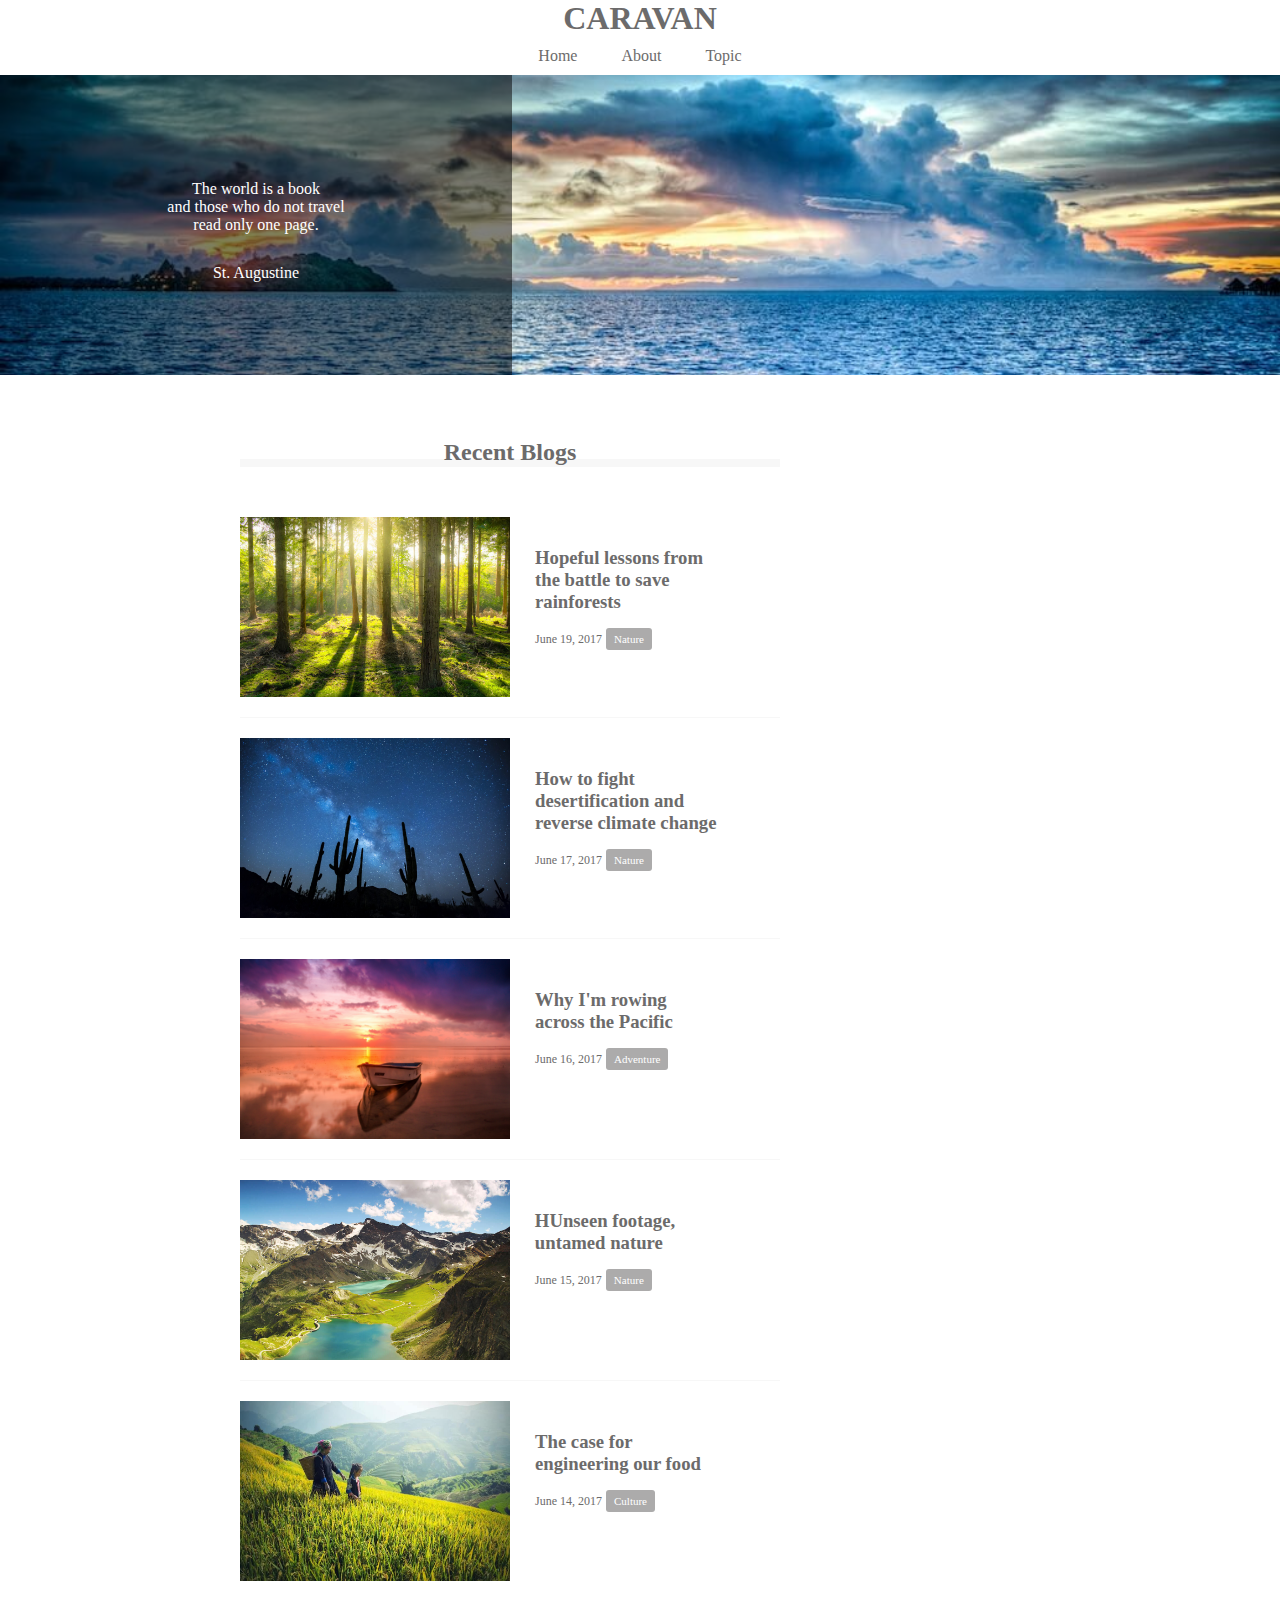
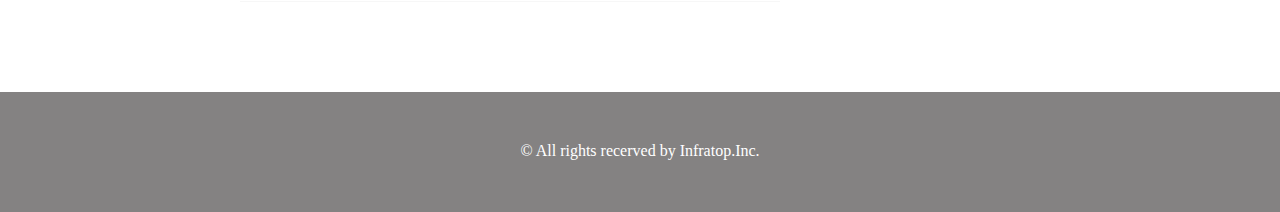
==== index.html @ ad3159bf "Initial Commit Message" ====
<!DOCTYPE html>
<html>
<head>
  <meta charset="UTF-8" />
  <!-- CSSファイルの読み込み -->
  <link rel="stylesheet" href="style.css">
  <title>CARAVAN</title>
</head>
<body>
  <!-- header -->
  <header>
    <h1 class="headline">
      <a href="index.html">CARAVAN</a>
    </h1>
  </header>
  <nav>
    <ul class="nav-list">
      <li class="nav-list-item">
        <a href="index.html">Home</a>
      </li>
      <li class="nav-list-item">About</li>
      <li class="nav-list-item">Topic</li>
    </ul>
  </nav>
  <!-- main-visual用のdiv -->
  <div class="main-visual">
    <div class="main-visual-content">
      <!-- pタグ（と文字）を追加 -->
      <p class="main-visual-text">
        The world is a book<br>
        and those who do not travel<br>
        read only one page.
      </p>
      <p class="main-visual-name">
        St. Augustine
      </p>
    </div>
  </div>
  <!-- main -->
  <main class="clearfix">
    <section class="blog">
      <h2 class="blog-headline"> Recent Blogs</h2>
      <div class="blog-box">
        <div class="blog-item clearfix">
          <img class="blog-image" src="img/forest.jpg">
          <section class="blog-text">
            <h3 class="blog-text-headline">
              <a href="single.html">
                Hopeful lessons from<br>
                the battle to save<br>
                rainforests
              </a>
            </h3>
            <p class="blog-date"> June 19, 2017</p>
            <span class="category"> Nature</span>
          </section>
        </div>
        <div class="blog-item clearfix">
          <img class="blog-image" src="img/desert.jpg">
          <section class="blog-text">
            <h3 class="blog-text-headline">
              <a href="single.html">
                How to fight<br>
                desertification and<br>
                reverse climate change
              </a>
            </h3>
            <p class="blog-date">June 17, 2017</p>
            <span class="category"> Nature</span>
          </section>
        </div>
        <div class="blog-item clearfix">
          <img class="blog-image" src="img/sunset.jpg">
          <section class="blog-text">
            <h3 class="blog-text-headline">
              <a href="single.html">
                Why I'm rowing<br>
                across the Pacific
              </a>
            </h3>
            <p class="blog-date">June 16, 2017</p>
            <span class="category"> Adventure</span>
          </section>
        </div>
        <div class="blog-item clearfix">
          <img class="blog-image" src="img/italy.jpg">
          <section class="blog-text">
            <h3 class="blog-text-headline">
              <a href="single.html">
                HUnseen footage,<br>
                untamed nature
              </a>
            </h3>
            <p class="blog-date">June 15, 2017</p>
            <span class="category">Nature</span>
          </section>
        </div>
        <div class="blog-item clearfix">
          <img class="blog-image" src="img/asia.jpg">
          <section class="blog-text">
            <h3 class="blog-text-headline">
              <a href="single.html">
                The case for<br>
                engineering our food
              </a>
            </h3>
            <p class="blog-date">June 14, 2017</p>
            <span class="category"> Culture</span>
          </section>
        </div>
      </div>
    </section>
    <div class="sidebar"></div>
  </main>
  <!-- footer -->
  <footer>
    <p class="footer-text">© All rights recerved by Infratop.Inc.</p>
  </footer>
</body>
</html>
---- style.css ----
* {
  margin: 0;
  padding: 0;
  box-sizing: border-box;
  color: #6c6b6b;
}
a {
  text-decoration: none;
}

.clearfix::after {
  content: "";
  display: block;
  clear: both;
}

header {
  width: 100%;
  text-align: center;
}
header .headline{
  font-size: 32px;
}
.nav-list {
  text-align: center;
  padding: 10px 0;
  margin: 0 auto;
}
.nav-list-item {
  list-style: none;
  display: inline-block;
  margin: 0 20px;
}

.main-visual {
  width: 100%;
  height: 300px;
  background-image: url(img/mv.jpg);
  background-size: cover;
  background-position: center;
}
.main-visual-content {
  width: 40%;
  height: 300px;
  background: rgba(0,0,0,0.5);
  text-align: center;
  padding-top: 105px;
}
.main-visual-text {
  color: #fff;
}
.main-visual-name {
  color: #fff;
  margin-top: 30px;
}

main {
  width: 800px;
  margin: 0 auto;
  padding: 70px 0; /* 上下に70px、左右に0pxの枠の内側の余白 */
}
.blog {
  width: 540px;
  float: left;
  margin-right: 30px;
}
.blog-headline {
  border-bottom: 8px solid #f7f7f7;
  text-align: center;
  line-height: 0.6;
}
.blog-box {
  padding-top: 50px;
}
.blog-item {
  padding-bottom: 20px;
  margin-bottom: 20px;
  border-bottom: 1px solid #f7f7f7;
}
.blog-image {
  float: left;
  height: 180px;
}
.blog-text-headline {
  padding-bottom: 15px;
}
.blog-text {
  float: left;
  padding: 30px 0 0 25px;
}
.blog-date {
  display: inline-block;
  font-size: 12px;
}
.category {
  display: inline-block;
  padding: 5px 8px;
  background-color: #acabab;
  border-radius: 3px;
  color: #fff;
  font-size: 11px;
}
.sidebar {
  width: 230px;
  float: left;
}

footer {
  width: 100%;
  height: 120px;
  text-align: center;
  padding: 50px 0;
  background-color: #848282;
}
.footer-text {
  color: #fff;
}
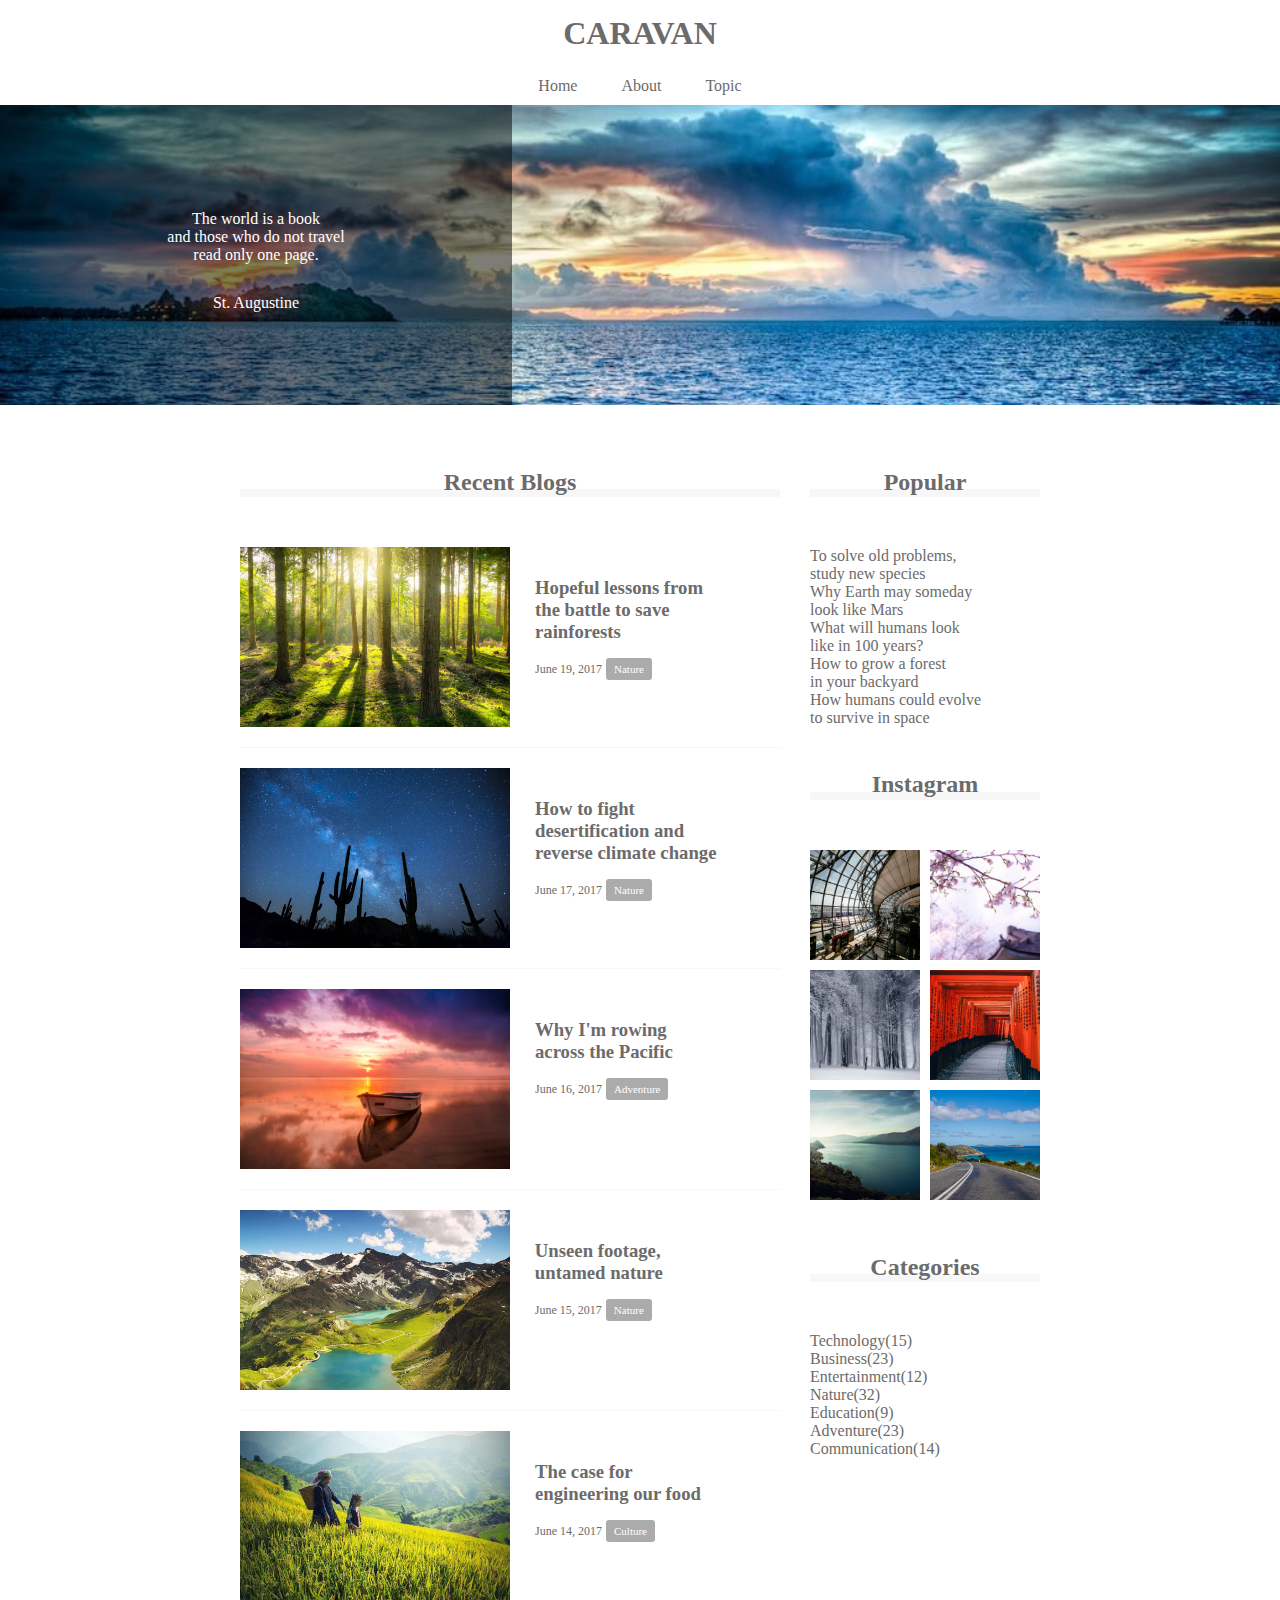
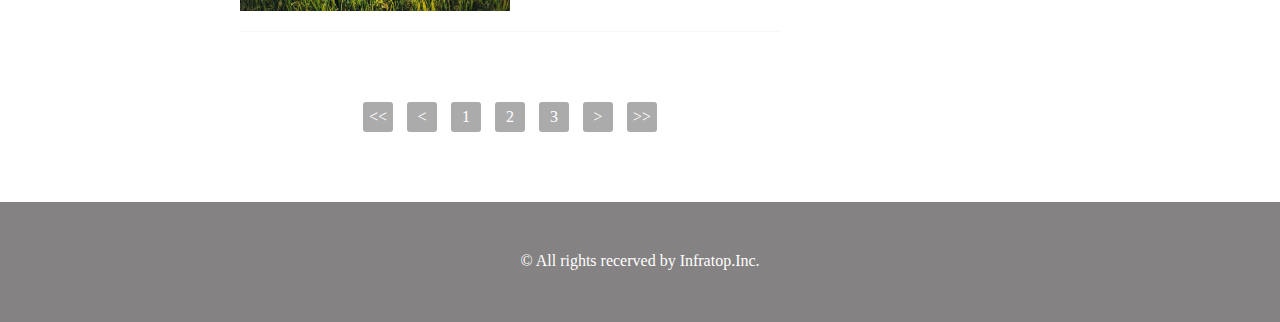
==== commit f9815a5d: "[Finish] 1-7" ====
--- a/index.html
+++ b/index.html
@@ -1,7 +1,7 @@
 <!DOCTYPE html>
 <html>
 <head>
-  <meta charset="UTF-8" />
+  <meta charset="UTF-8">
   <!-- CSSファイルの読み込み -->
   <link rel="stylesheet" href="style.css">
   <title>CARAVAN</title>
@@ -39,7 +39,7 @@
   <!-- main -->
   <main class="clearfix">
     <section class="blog">
-      <h2 class="blog-headline"> Recent Blogs</h2>
+      <h2 class="blog-headline">Recent Blogs</h2>
       <div class="blog-box">
         <div class="blog-item clearfix">
           <img class="blog-image" src="img/forest.jpg">
@@ -51,8 +51,8 @@
                 rainforests
               </a>
             </h3>
-            <p class="blog-date"> June 19, 2017</p>
-            <span class="category"> Nature</span>
+            <p class="blog-date">June 19, 2017</p>
+            <span class="category">Nature</span>
           </section>
         </div>
         <div class="blog-item clearfix">
@@ -66,7 +66,7 @@
               </a>
             </h3>
             <p class="blog-date">June 17, 2017</p>
-            <span class="category"> Nature</span>
+            <span class="category">Nature</span>
           </section>
         </div>
         <div class="blog-item clearfix">
@@ -79,7 +79,7 @@
               </a>
             </h3>
             <p class="blog-date">June 16, 2017</p>
-            <span class="category"> Adventure</span>
+            <span class="category">Adventure</span>
           </section>
         </div>
         <div class="blog-item clearfix">
@@ -87,7 +87,7 @@
           <section class="blog-text">
             <h3 class="blog-text-headline">
               <a href="single.html">
-                HUnseen footage,<br>
+                Unseen footage,<br>
                 untamed nature
               </a>
             </h3>
@@ -105,12 +105,55 @@
               </a>
             </h3>
             <p class="blog-date">June 14, 2017</p>
-            <span class="category"> Culture</span>
+            <span class="category">Culture</span>
           </section>
         </div>
       </div>
+      <div class="pagination">
+        <p><<</p>
+        <p><</p>
+        <p>1</p>
+        <p>2</p>
+        <p>3</p>
+        <p>></p>
+        <p>>></p>
+      </div>
     </section>
-    <div class="sidebar"></div>
+    <div class="sidebar">
+      <section class="popular">
+        <h2 class="sidebar-headline">Popular</h2>
+        <div class="sidebar-contents">
+          <p class="popular-text">To solve old problems,<br>study new species</p>
+          <p class="popular-text">Why Earth may someday<br>look like Mars</p>
+          <p class="popular-text">What will humans look<br>like in 100 years?</p>
+          <p class="popular-text">How to grow a forest<br>in your backyard</p>
+          <p class="popular-text">How humans could evolve<br>to survive in space</p>
+        </div>
+      </section>
+      <section class="instagram">
+        <h2 class="instagram-headline">Instagram</h2>
+        <div class="sidebar-contents clearfix">
+          <div class="instagram-box"></div>
+          <div class="instagram-box"></div>
+          <div class="instagram-box"></div>
+          <div class="instagram-box"></div>
+          <div class="instagram-box"></div>
+          <div class="instagram-box"></div>
+        </div>
+      </section>
+      <section class="categories">
+        <h2 class="categories-headline">Categories</h2>
+        <div class="sidebar-contents">
+          <p class="categories-text">Technology(15)</p>
+          <p class="categories-text">Business(23)</p>
+          <p class="categories-text">Entertainment(12)</p>
+          <p class="categories-text">Nature(32)</p>
+          <p class="categories-text">Education(9)</p>
+          <p class="categories-text">Adventure(23)</p>
+          <p class="categories-text">Communication(14)</p>
+        </div>
+      </section>
+    </div>
   </main>
   <!-- footer -->
   <footer>
--- a/style.css
+++ b/style.css
@@ -15,7 +15,9 @@
 }
 
 header {
-  width: 100%;
+  width: 90%;
+  padding: 15px 0;
+  margin: 0 auto;
   text-align: center;
 }
 header .headline{
@@ -57,7 +59,7 @@
 main {
   width: 800px;
   margin: 0 auto;
-  padding: 70px 0; /* 上下に70px、左右に0pxの枠の内側の余白 */
+  padding: 70px 0;
 }
 .blog {
   width: 540px;
@@ -104,6 +106,68 @@
   width: 230px;
   float: left;
 }
+.sidebar-headline, .instagram-headline, .categories-headline {
+  border-bottom: 8px solid #f7f7f7;
+  text-align: center;
+  line-height: 0.6;
+}
+.sidebar-contents {
+  padding: 50px 0;
+}
+.popular-text:last-child, .categories-text:last-child {
+  margin: 0;
+  padding: 0;
+  border: none;
+}
+.instagram-box {
+  float: left;
+  padding-top: 110px;
+  background-size: cover;
+  background-position: center;
+}
+.instagram-box {
+  float: left;
+  width: 110px;
+  padding-top: 110px;
+  background-size: cover;
+  background-position: center;
+}
+.instagram-box:nth-child(odd) {
+  margin: 0 10px 10px 0;
+}
+.instagram-box:nth-child(1) {
+  background-image: url(img/airport.jpg)
+}
+.instagram-box:nth-child(2) {
+  background-image: url(img/japan.jpg)
+}
+.instagram-box:nth-child(3) {
+  background-image: url(img/snow.jpg)
+}
+.instagram-box:nth-child(4) {
+  background-image: url(img/japan2.jpg)
+}
+.instagram-box:nth-child(5) {
+  background-image: url(img/lake.jpg)
+}
+.instagram-box:nth-child(6) {
+  background-image: url(img/road.jpg)
+}
+.pagination {
+  text-align: center;
+  padding-top: 50px;
+}
+.pagination p {
+  height: 30px;
+  width:  30px;
+  display: inline-block;
+  color: white;
+  background-color: #acabab;
+  border-radius: 3px;
+  margin: 0 5px;
+  line-height: 30px;
+}
+
 
 footer {
   width: 100%;
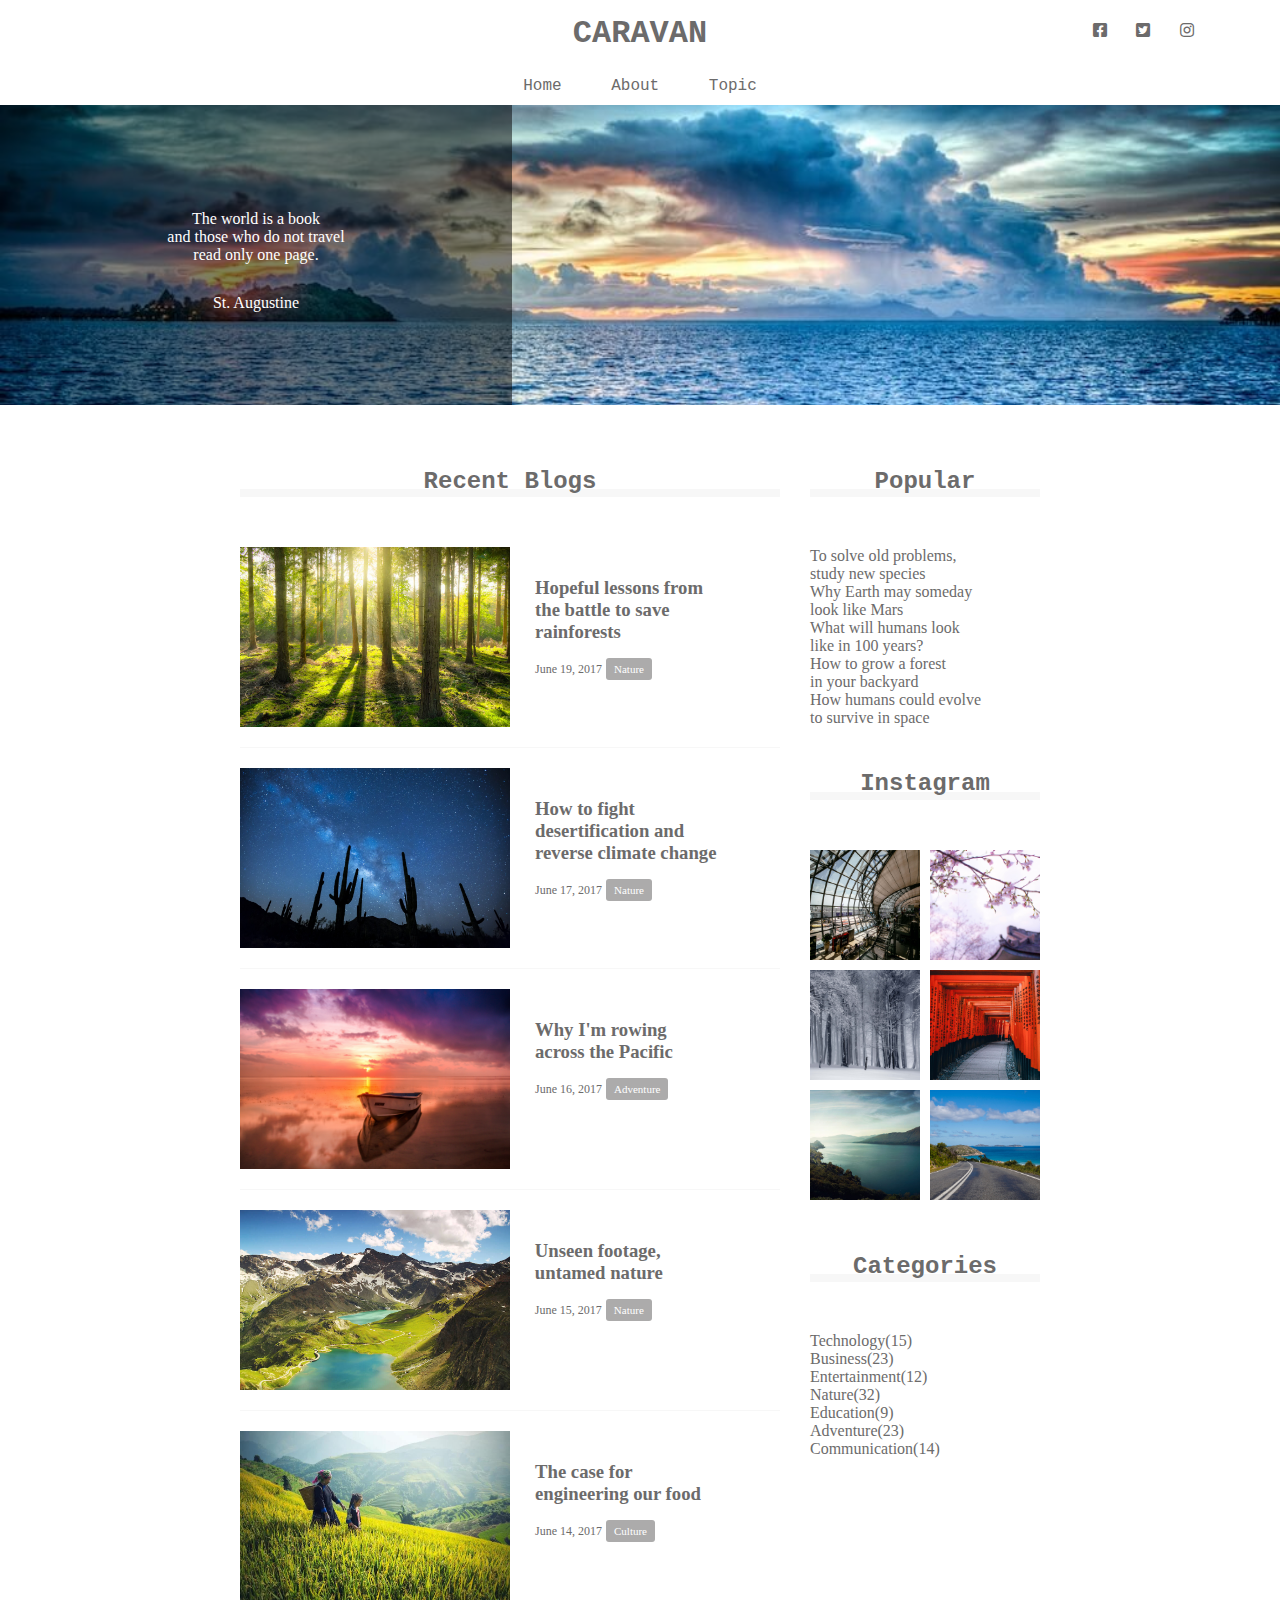
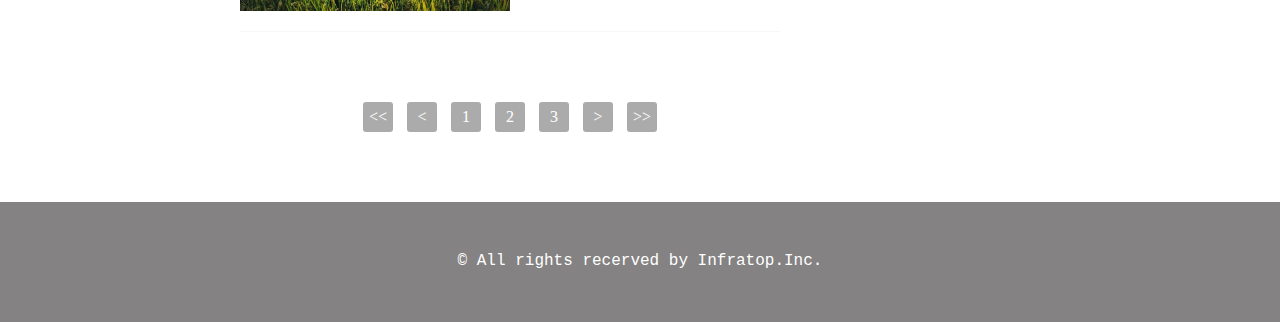
==== commit dc49ad96: "[Finish] 1-8" ====
--- a/index.html
+++ b/index.html
@@ -3,6 +3,7 @@
 <head>
   <meta charset="UTF-8">
   <!-- CSSファイルの読み込み -->
+  <link rel="stylesheet" href="https://use.fontawesome.com/releases/v5.0.13/css/all.css">
   <link rel="stylesheet" href="style.css">
   <title>CARAVAN</title>
 </head>
@@ -12,6 +13,11 @@
     <h1 class="headline">
       <a href="index.html">CARAVAN</a>
     </h1>
+    <div class="social">
+      <i class="fab fa-facebook-square"></i>
+      <i class="fab fa-twitter-square"></i>
+      <i class="fab fa-instagram"></i>
+    </div>
   </header>
   <nav>
     <ul class="nav-list">
--- a/style.css
+++ b/style.css
@@ -13,15 +13,27 @@
   display: block;
   clear: both;
 }
+header,nav,h2,main-visual,footer {
+  font-family: Chalkduster, "Bradley Hand", Courier, "Segoe Print" ,sans-serif;
+}
 
 header {
-  width: 90%;
+  position: relative; width: 90%;
   padding: 15px 0;
   margin: 0 auto;
   text-align: center;
 }
 header .headline{
   font-size: 32px;
+}
+.social {
+  position: absolute;
+  top: 22px;
+  right: 22px;
+}
+.social i {
+  display: inline-block;
+  margin-left: 20px;
 }
 .nav-list {
   text-align: center;
